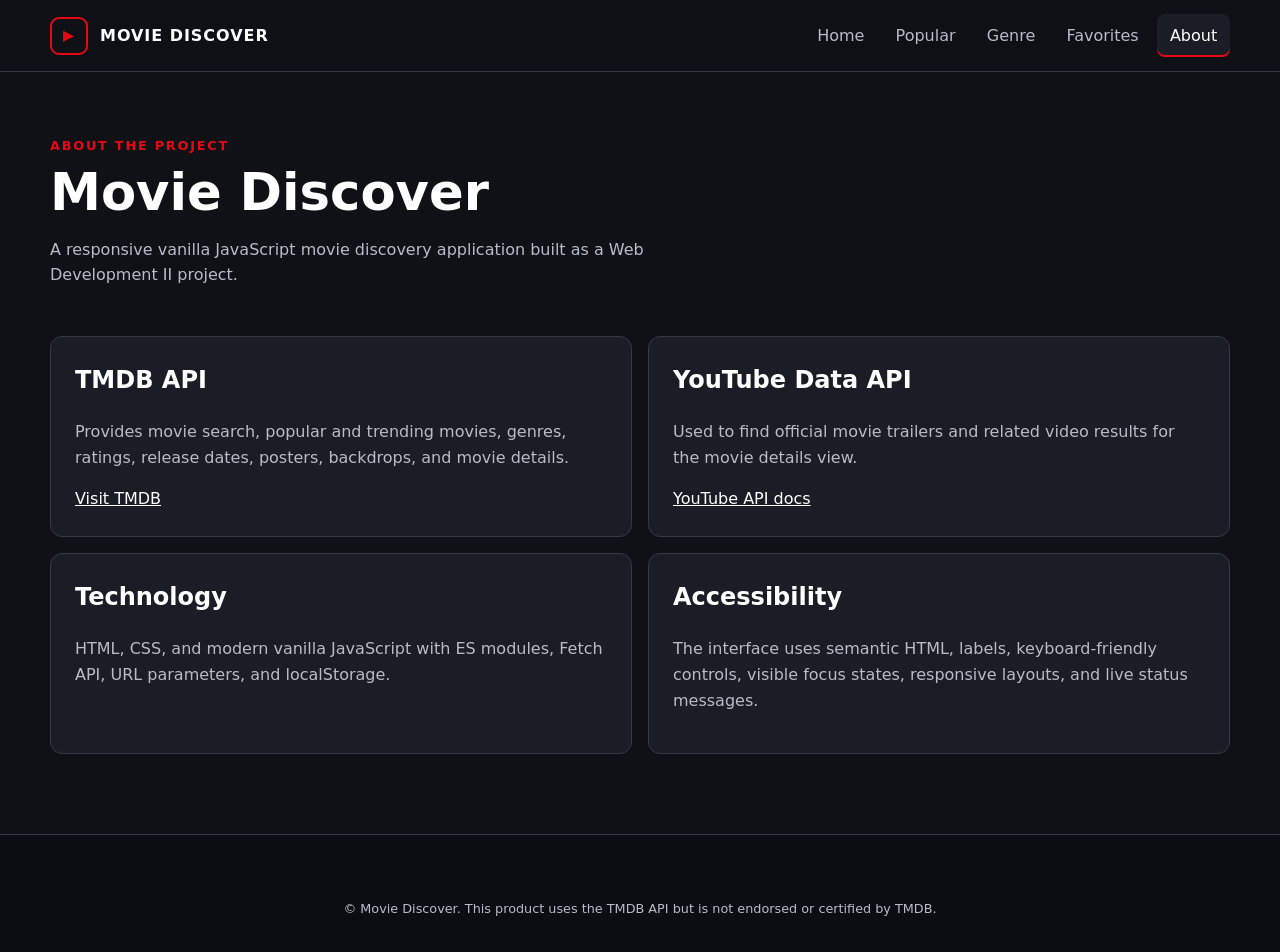
==== movie-discovery/about.html @ b468e555 "Initial Movie Discover project" ====
<!DOCTYPE html>
<html lang="en">
<head>
  <meta charset="UTF-8">
  <meta name="viewport" content="width=device-width, initial-scale=1.0">
  <meta name="description" content="About Movie Discover and the APIs used by this student project.">
  <title>About | Movie Discover</title>
  <link rel="icon" href="assets/favicon.svg" type="image/svg+xml">
  <link rel="stylesheet" href="css/styles.css">
</head>
<body data-page="about">
  <header class="site-header">
    <a class="brand" href="index.html"><span class="brand-mark" aria-hidden="true">▶</span><span>MOVIE DISCOVER</span></a>
    <button class="menu-toggle" type="button" aria-expanded="false" aria-controls="primary-nav"><span></span><span></span><span></span><span class="sr-only">Open navigation</span></button>
    <nav id="primary-nav" class="primary-nav" aria-label="Primary navigation">
      <a href="index.html">Home</a><a href="movies.html">Popular</a><a href="movies.html?genre=all">Genre</a><a href="favorites.html">Favorites</a><a class="active" href="about.html">About</a>
    </nav>
  </header>
  <main class="container page-main">
    <section class="page-intro"><p class="eyebrow">ABOUT THE PROJECT</p><h1>Movie Discover</h1><p>A responsive vanilla JavaScript movie discovery application built as a Web Development II project.</p></section>
    <section class="info-grid">
      <div class="info-card"><h2>TMDB API</h2><p>Provides movie search, popular and trending movies, genres, ratings, release dates, posters, backdrops, and movie details.</p><a href="https://www.themoviedb.org/" target="_blank" rel="noopener">Visit TMDB</a></div>
      <div class="info-card"><h2>YouTube Data API</h2><p>Used to find official movie trailers and related video results for the movie details view.</p><a href="https://developers.google.com/youtube/v3" target="_blank" rel="noopener">YouTube API docs</a></div>
      <div class="info-card"><h2>Technology</h2><p>HTML, CSS, and modern vanilla JavaScript with ES modules, Fetch API, URL parameters, and localStorage.</p></div>
      <div class="info-card"><h2>Accessibility</h2><p>The interface uses semantic HTML, labels, keyboard-friendly controls, visible focus states, responsive layouts, and live status messages.</p></div>
    </section>
  </main>
  <footer class="site-footer"><p class="copyright">© <span data-year></span> Movie Discover. This product uses the TMDB API but is not endorsed or certified by TMDB.</p></footer>
  <script type="module" src="js/main.js"></script>
</body>
</html>
---- movie-discovery/css/styles.css ----
:root {
  --bg: #0f1117;
  --surface: #1a1d25;
  --card: #222631;
  --accent: #e50914;
  --accent-dark: #b80710;
  --text: #ffffff;
  --muted: #b8bcc6;
  --border: #343945;
  --max: 1180px;
  --radius: 12px;
  --shadow: 0 14px 30px rgba(0,0,0,.22);
}

* { box-sizing: border-box; }
html { scroll-behavior: smooth; }
body {
  margin: 0;
  background: var(--bg);
  color: var(--text);
  font-family: Inter, system-ui, -apple-system, BlinkMacSystemFont, "Segoe UI", sans-serif;
  line-height: 1.6;
}
img { display: block; max-width: 100%; }
a { color: inherit; }
button, input, select { font: inherit; }
button, a, select, input { outline-offset: 3px; }
:focus-visible { outline: 3px solid #fff; outline-offset: 3px; }
.container { width: min(100% - 2rem, var(--max)); margin-inline: auto; }
.sr-only { position: absolute; width: 1px; height: 1px; padding: 0; margin: -1px; overflow: hidden; clip: rect(0,0,0,0); white-space: nowrap; border: 0; }

.site-header {
  min-height: 72px;
  padding: .75rem max(1rem, calc((100vw - var(--max)) / 2));
  background: rgba(15,17,23,.96);
  border-bottom: 1px solid var(--border);
  display: flex;
  align-items: center;
  justify-content: space-between;
  gap: 2rem;
  position: sticky;
  top: 0;
  z-index: 20;
  backdrop-filter: blur(10px);
}
.brand { display: inline-flex; align-items: center; gap: .75rem; text-decoration: none; font-weight: 800; letter-spacing: .06em; }
.brand-mark { width: 38px; height: 38px; display: grid; place-items: center; border: 2px solid var(--accent); color: var(--accent); border-radius: 9px; font-size: .9rem; }
.primary-nav { display: flex; align-items: center; gap: .35rem; }
.primary-nav a { text-decoration: none; color: var(--muted); padding: .55rem .8rem; border-radius: 8px; transition: .2s ease; }
.primary-nav a:hover, .primary-nav a.active { color: var(--text); background: var(--surface); }
.primary-nav a.active { box-shadow: inset 0 -2px var(--accent); }
.menu-toggle { display: none; border: 0; background: transparent; color: var(--text); padding: .5rem; }
.menu-toggle span:not(.sr-only) { display: block; width: 25px; height: 2px; background: currentColor; margin: 5px; }

.hero { background: radial-gradient(circle at 75% 20%, rgba(229,9,20,.22), transparent 35%), linear-gradient(135deg, #171a22, #0f1117); }
.hero-content { min-height: 420px; display: grid; place-content: center; text-align: center; padding-block: 4rem; }
.eyebrow { margin: 0 0 .5rem; color: var(--accent); font-weight: 800; font-size: .8rem; letter-spacing: .14em; }
.hero h1 { font-size: clamp(2.4rem, 6vw, 4.8rem); line-height: 1.05; margin: 0; }
.hero p:not(.eyebrow) { color: var(--muted); max-width: 650px; margin: 1rem auto 1.7rem; font-size: 1.05rem; }

.search-form { display: flex; width: min(760px, 100%); margin-inline: auto; }
.search-form input { min-width: 0; flex: 1; border: 1px solid var(--border); background: #fff; color: #16181d; padding: .9rem 1rem; border-radius: 10px 0 0 10px; }
.button { border: 0; cursor: pointer; padding: .9rem 1.25rem; font-weight: 800; border-radius: 0 10px 10px 0; transition: transform .2s ease, background .2s ease; }
.button:hover { transform: translateY(-1px); }
.button.primary { background: var(--accent); color: #fff; }
.button.primary:hover { background: var(--accent-dark); }

.section { padding: 3rem 0; }
.section-alt { background: #151820; }
.section-heading { display: flex; justify-content: space-between; align-items: end; gap: 1rem; margin-bottom: 1.5rem; }
.section-heading h2, .page-intro h1 { margin: 0; line-height: 1.1; }
.text-link { color: var(--muted); text-decoration: none; }
.text-link:hover { color: var(--text); }
.movie-grid { display: grid; grid-template-columns: repeat(6, minmax(0,1fr)); gap: 1rem; }
.movie-card { min-width: 0; background: var(--card); border: 1px solid var(--border); border-radius: var(--radius); overflow: hidden; box-shadow: var(--shadow); animation: card-in .45s ease both; transition: transform .2s ease, border-color .2s ease; }
.movie-card:hover { transform: translateY(-5px); border-color: #5a606d; }
.movie-poster { aspect-ratio: 2 / 3; width: 100%; object-fit: cover; background: #2a2e38; }
.movie-card-content { padding: .8rem; }
.movie-title { margin: 0 0 .3rem; font-size: .98rem; line-height: 1.3; }
.movie-meta { display: flex; justify-content: space-between; gap: .5rem; color: var(--muted); font-size: .8rem; }
.movie-rating { color: #ffd166; }
.movie-actions { display: flex; gap: .5rem; margin-top: .7rem; }
.card-link, .favorite-button { flex: 1; border: 1px solid var(--border); background: transparent; color: var(--text); text-decoration: none; padding: .45rem .55rem; border-radius: 7px; text-align: center; cursor: pointer; font-size: .78rem; }
.favorite-button.saved { color: #fff; border-color: var(--accent); background: rgba(229,9,20,.12); }
.loading, .empty, .error { grid-column: 1 / -1; text-align: center; padding: 3rem 1rem; color: var(--muted); }
.error { color: #ffb4b4; border: 1px solid #673036; background: rgba(103,48,54,.2); border-radius: var(--radius); }

.page-main { padding-block: 3rem 5rem; }
.page-intro { padding: 1rem 0 2rem; }
.page-intro h1 { font-size: clamp(2rem, 5vw, 3.2rem); }
.page-intro p:not(.eyebrow) { color: var(--muted); max-width: 700px; }
.search-form--compact { margin: 1.5rem 0 0; max-width: 720px; }

.controls { display: flex; gap: 1rem; flex-wrap: wrap; padding: 1rem; margin-bottom: 1.5rem; background: var(--surface); border: 1px solid var(--border); border-radius: var(--radius); }
.control { display: grid; gap: .35rem; min-width: 190px; }
.control label { font-size: .8rem; color: var(--muted); }
.control select { background: #11141b; color: var(--text); border: 1px solid var(--border); border-radius: 8px; padding: .65rem .8rem; }
.status { margin-bottom: 1rem; color: var(--muted); }
.movie-grid--browse { grid-template-columns: repeat(5, minmax(0,1fr)); }
.pagination { display: flex; justify-content: center; gap: .5rem; padding-top: 2rem; }
.pagination button { border: 1px solid var(--border); background: var(--surface); color: var(--text); padding: .55rem .8rem; border-radius: 7px; cursor: pointer; }
.pagination button[aria-current="page"] { background: var(--accent); border-color: var(--accent); }

.movie-details { background: linear-gradient(120deg, #171a22, #0f1117); }
.details-hero { min-height: 520px; background-size: cover; background-position: center; position: relative; }
.details-overlay { position: absolute; inset: 0; background: linear-gradient(90deg, rgba(15,17,23,.98) 20%, rgba(15,17,23,.78) 55%, rgba(15,17,23,.25)); }
.details-content { position: relative; z-index: 1; min-height: 520px; display: grid; grid-template-columns: 250px 1fr; gap: 2rem; align-items: center; padding-block: 3rem; }
.details-poster { width: 100%; border-radius: 12px; box-shadow: var(--shadow); }
.details-info h1 { font-size: clamp(2rem, 5vw, 4rem); margin: 0 0 .6rem; line-height: 1.05; }
.details-tagline { color: var(--muted); font-style: italic; }
.details-overview { max-width: 760px; color: #e3e5e9; }
.detail-stats { display: flex; flex-wrap: wrap; gap: .65rem; margin: 1rem 0; }
.stat { padding: .45rem .7rem; background: rgba(255,255,255,.08); border: 1px solid var(--border); border-radius: 999px; color: var(--muted); font-size: .9rem; }
.detail-buttons { display: flex; gap: .75rem; flex-wrap: wrap; }
.detail-buttons a, .detail-buttons button { border-radius: 8px; padding: .7rem 1rem; text-decoration: none; cursor: pointer; border: 1px solid var(--border); background: var(--surface); color: var(--text); }
.detail-buttons .primary-action { background: var(--accent); border-color: var(--accent); }
.details-section { padding: 3rem 0; }
.trailer-frame { width: 100%; aspect-ratio: 16 / 9; border: 0; border-radius: 12px; }
.cast-grid { display: grid; grid-template-columns: repeat(6,1fr); gap: 1rem; }
.cast-card { background: var(--card); border: 1px solid var(--border); border-radius: 10px; overflow: hidden; }
.cast-card img { aspect-ratio: 2 / 3; object-fit: cover; width: 100%; }
.cast-card p { margin: 0; padding: .6rem; font-size: .85rem; }
.info-grid { display: grid; grid-template-columns: repeat(2, 1fr); gap: 1rem; }
.info-card { background: var(--surface); border: 1px solid var(--border); border-radius: var(--radius); padding: 1.5rem; }
.info-card h2 { margin-top: 0; }
.info-card p { color: var(--muted); }

.site-footer { margin-top: auto; border-top: 1px solid var(--border); background: #0b0d12; padding: 2rem 1rem; color: var(--muted); }
.footer-grid { display: grid; grid-template-columns: 2fr 1fr 1fr; gap: 2rem; }
.footer-grid div { display: grid; align-content: start; gap: .45rem; }
.footer-grid p { margin: 0; }
.footer-grid a { color: var(--muted); text-decoration: none; }
.footer-grid a:hover { color: var(--text); }
.copyright { text-align: center; margin: 2rem 0 0; font-size: .8rem; }

@keyframes card-in { from { opacity: 0; transform: translateY(10px); } to { opacity: 1; transform: translateY(0); } }

@media (max-width: 1000px) {
  .movie-grid { grid-template-columns: repeat(4,1fr); }
  .movie-grid--browse { grid-template-columns: repeat(4,1fr); }
  .cast-grid { grid-template-columns: repeat(4,1fr); }
}
@media (max-width: 700px) {
  .site-header { min-height: 64px; }
  .menu-toggle { display: block; }
  .primary-nav { display: none; position: absolute; top: 64px; left: 0; right: 0; background: var(--surface); border-bottom: 1px solid var(--border); padding: .6rem 1rem; flex-direction: column; align-items: stretch; }
  .primary-nav.open { display: flex; }
  .primary-nav a { text-align: center; }
  .brand { font-size: .88rem; }
  .hero-content { min-height: 360px; padding-block: 3rem; }
  .search-form { flex-direction: column; gap: .6rem; }
  .search-form input, .button { border-radius: 8px; width: 100%; }
  .movie-grid, .movie-grid--browse { grid-template-columns: repeat(2,1fr); gap: .75rem; }
  .section { padding: 2.25rem 0; }
  .section-heading { align-items: center; }
  .section-heading h2 { font-size: 1.4rem; }
  .details-content { grid-template-columns: 130px 1fr; gap: 1rem; min-height: auto; padding-block: 3rem; }
  .details-hero { min-height: auto; }
  .details-info h1 { font-size: 1.8rem; }
  .details-overlay { background: rgba(15,17,23,.82); }
  .cast-grid { grid-template-columns: repeat(3,1fr); }
  .info-grid, .footer-grid { grid-template-columns: 1fr; }
}
@media (max-width: 430px) {
  .container { width: min(100% - 1rem, var(--max)); }
  .brand-mark { width: 32px; height: 32px; }
  .hero h1 { font-size: 2.25rem; }
  .movie-grid, .movie-grid--browse { grid-template-columns: repeat(2, minmax(0,1fr)); }
  .movie-card-content { padding: .55rem; }
  .movie-title { font-size: .86rem; }
  .movie-actions { flex-direction: column; }
  .details-content { grid-template-columns: 1fr; text-align: center; }
  .details-poster { width: 150px; margin-inline: auto; }
  .detail-buttons { justify-content: center; }
  .detail-stats { justify-content: center; }
}
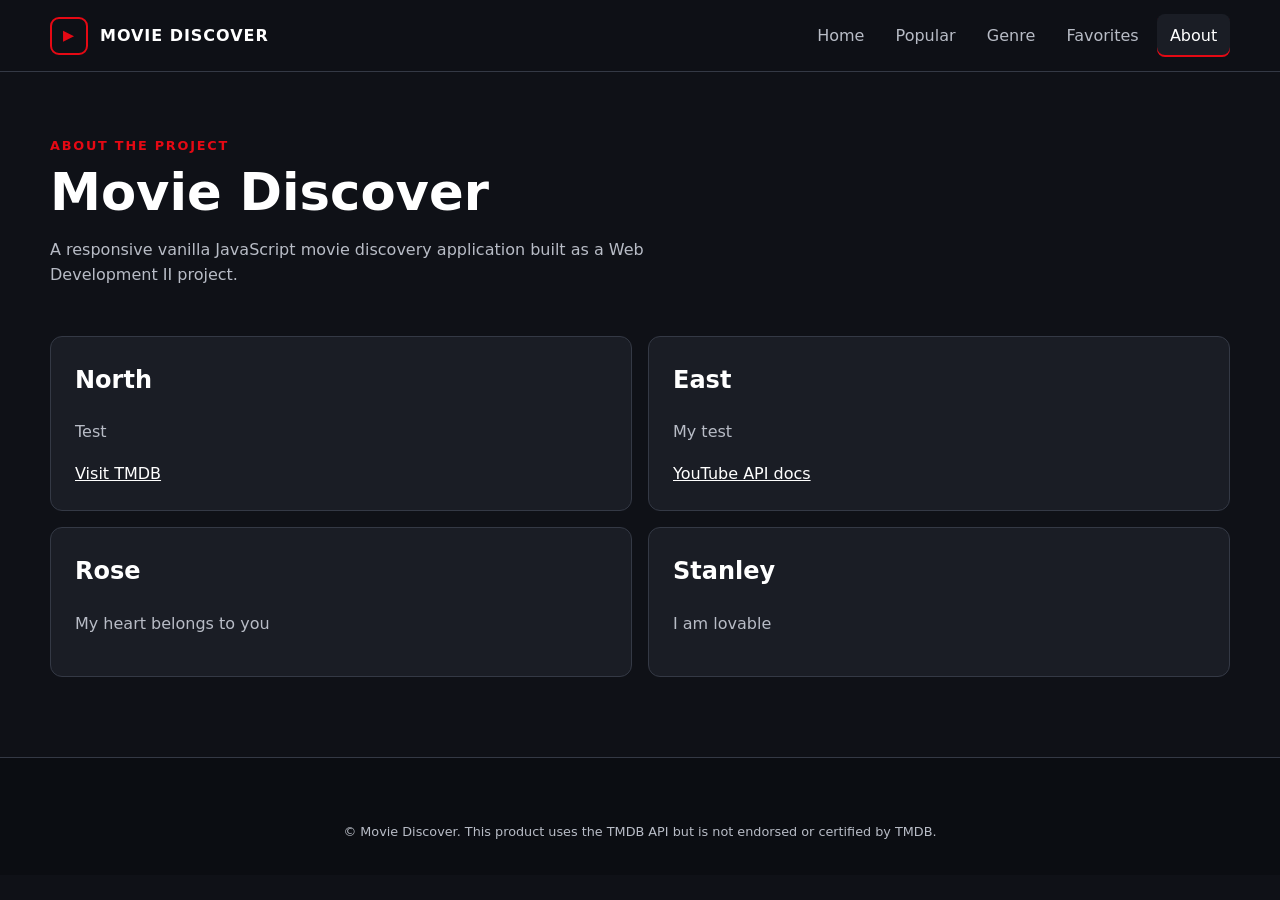
==== commit 6f125a2a: "test" ====
--- a/movie-discovery/about.html
+++ b/movie-discovery/about.html
@@ -1,5 +1,6 @@
 <!DOCTYPE html>
 <html lang="en">
+
 <head>
   <meta charset="UTF-8">
   <meta name="viewport" content="width=device-width, initial-scale=1.0">
@@ -8,24 +9,50 @@
   <link rel="icon" href="assets/favicon.svg" type="image/svg+xml">
   <link rel="stylesheet" href="css/styles.css">
 </head>
+
 <body data-page="about">
   <header class="site-header">
-    <a class="brand" href="index.html"><span class="brand-mark" aria-hidden="true">▶</span><span>MOVIE DISCOVER</span></a>
-    <button class="menu-toggle" type="button" aria-expanded="false" aria-controls="primary-nav"><span></span><span></span><span></span><span class="sr-only">Open navigation</span></button>
+    <a class="brand" href="index.html"><span class="brand-mark" aria-hidden="true">▶</span><span>MOVIE
+        DISCOVER</span></a>
+    <button class="menu-toggle" type="button" aria-expanded="false"
+      aria-controls="primary-nav"><span></span><span></span><span></span><span class="sr-only">Open
+        navigation</span></button>
     <nav id="primary-nav" class="primary-nav" aria-label="Primary navigation">
-      <a href="index.html">Home</a><a href="movies.html">Popular</a><a href="movies.html?genre=all">Genre</a><a href="favorites.html">Favorites</a><a class="active" href="about.html">About</a>
+      <a href="index.html">Home</a><a href="movies.html">Popular</a><a href="movies.html?genre=all">Genre</a><a
+        href="favorites.html">Favorites</a><a class="active" href="about.html">About</a>
     </nav>
   </header>
   <main class="container page-main">
-    <section class="page-intro"><p class="eyebrow">ABOUT THE PROJECT</p><h1>Movie Discover</h1><p>A responsive vanilla JavaScript movie discovery application built as a Web Development II project.</p></section>
+    <section class="page-intro">
+      <p class="eyebrow">ABOUT THE PROJECT</p>
+      <h1>Movie Discover</h1>
+      <p>A responsive vanilla JavaScript movie discovery application built as a Web Development II project.</p>
+    </section>
     <section class="info-grid">
-      <div class="info-card"><h2>TMDB API</h2><p>Provides movie search, popular and trending movies, genres, ratings, release dates, posters, backdrops, and movie details.</p><a href="https://www.themoviedb.org/" target="_blank" rel="noopener">Visit TMDB</a></div>
-      <div class="info-card"><h2>YouTube Data API</h2><p>Used to find official movie trailers and related video results for the movie details view.</p><a href="https://developers.google.com/youtube/v3" target="_blank" rel="noopener">YouTube API docs</a></div>
-      <div class="info-card"><h2>Technology</h2><p>HTML, CSS, and modern vanilla JavaScript with ES modules, Fetch API, URL parameters, and localStorage.</p></div>
-      <div class="info-card"><h2>Accessibility</h2><p>The interface uses semantic HTML, labels, keyboard-friendly controls, visible focus states, responsive layouts, and live status messages.</p></div>
+      <div class="info-card">
+        <h2>North</h2>
+        <p> Test</p><a href="https://www.themoviedb.org/" target="_blank" rel="noopener">Visit TMDB</a>
+      </div>
+      <div class="info-card">
+        <h2>East</h2>
+        <p> My test</p><a href="https://developers.google.com/youtube/v3" target="_blank" rel="noopener">YouTube API
+          docs</a>
+      </div>
+      <div class="info-card">
+        <h2>Rose</h2>
+        <p>My heart belongs to you</p>
+      </div>
+      <div class="info-card">
+        <h2>Stanley</h2>
+        <p>I am lovable</p>
+      </div>
     </section>
   </main>
-  <footer class="site-footer"><p class="copyright">© <span data-year></span> Movie Discover. This product uses the TMDB API but is not endorsed or certified by TMDB.</p></footer>
+  <footer class="site-footer">
+    <p class="copyright">© <span data-year></span> Movie Discover. This product uses the TMDB API but is not endorsed or
+      certified by TMDB.</p>
+  </footer>
   <script type="module" src="js/main.js"></script>
 </body>
-</html>
+
+</html>
